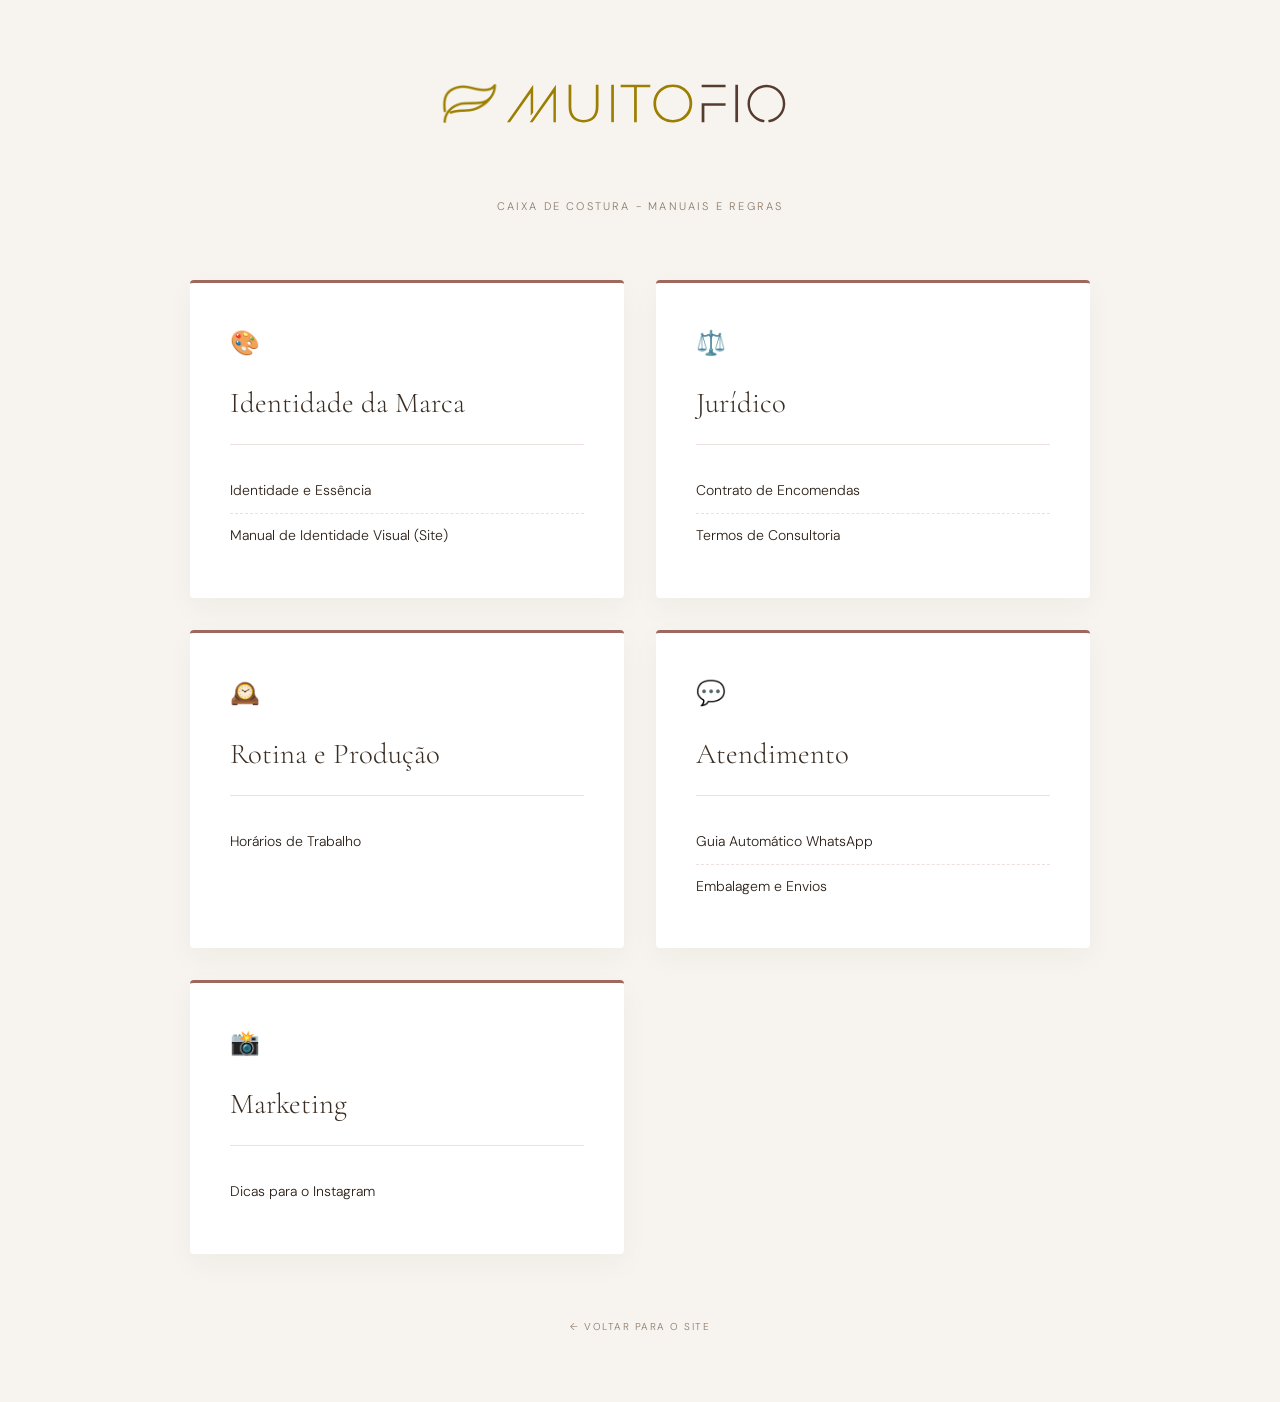
==== pages/caixa_de_costura.html @ f3b7e578 "feat(docs): create html interfaces for business guidelines" ====
<!DOCTYPE html>
<html lang="pt-BR">
<head>
  <meta charset="UTF-8">
  <meta name="viewport" content="width=device-width, initial-scale=1.0">
  <title>Caixa de Costura — Muito Fio</title>
  <link rel="preconnect" href="https://fonts.googleapis.com">
  <link href="https://fonts.googleapis.com/css2?family=Cormorant+Garamond:ital,wght@0,300;0,400;0,500;1,300;1,400&family=DM+Sans:wght@300;400;500&display=swap" rel="stylesheet">
  <link rel="stylesheet" href="../assets/css/style.css">
  <style>
    body {
      background: var(--creme);
      padding: 4rem 2rem;
    }
    .dashboard-header {
      text-align: center;
      margin-bottom: 4rem;
    }
    .dash-logo {
      font-family: var(--serif);
      font-size: 2.5rem;
      font-weight: 300;
      color: var(--tabaco);
      text-decoration: none;
    }
    .dash-logo span { color: var(--palha); }
    .dash-title {
      font-size: 11px;
      letter-spacing: 0.2em;
      text-transform: uppercase;
      color: var(--muted);
      margin-top: 1rem;
    }
    
    .grid-container {
      max-width: 900px;
      margin: 0 auto;
      display: grid;
      grid-template-columns: repeat(auto-fit, minmax(280px, 1fr));
      gap: 2rem;
    }
    
    .category-card {
      background: #fff;
      padding: 2.5rem;
      border-radius: 4px;
      border-top: 3px solid var(--argila);
      box-shadow: 0 10px 30px rgba(58, 46, 36, 0.04);
      transition: transform 0.3s;
    }
    .category-card:hover { transform: translateY(-4px); }
    
    .cat-icon {
      font-size: 1.5rem;
      margin-bottom: 1rem;
    }
    .cat-title {
      font-family: var(--serif);
      font-size: 1.8rem;
      font-weight: 300;
      color: var(--tabaco);
      margin-bottom: 1.5rem;
      border-bottom: 0.5px solid rgba(158, 104, 95, 0.2);
      padding-bottom: 1rem;
    }
    
    .doc-link {
      display: block;
      font-family: var(--sans);
      font-size: 14px;
      color: var(--text);
      text-decoration: none;
      padding: 10px 0;
      border-bottom: 0.5px dashed rgba(158, 104, 95, 0.2);
      transition: color 0.2s, padding-left 0.2s;
    }
    .doc-link:last-child { border-bottom: none; }
    .doc-link:hover {
      color: var(--argila);
      padding-left: 5px;
    }
    
    .back-btn {
      display: inline-block;
      margin-top: 4rem;
      font-size: 10px;
      letter-spacing: 0.15em;
      text-transform: uppercase;
      color: var(--muted);
      text-decoration: none;
      transition: color 0.2s;
    }
    .back-btn:hover { color: var(--tabaco); }
  </style>
</head>
<body>

  <div class="dashboard-header">
    <a href="../index.html" class="dash-logo" style="display: inline-block; margin-bottom: 1rem;"><img src="../assets/brand/SVG Sample.svg" alt="Muito Fio" style="height: 80px; max-width: 90vw; width: auto;"></a>
    <div class="dash-title">Caixa de Costura - Manuais e Regras</div>
  </div>

  <div class="grid-container">
    
    <!-- Categoria 1 -->
    <div class="category-card">
      <div class="cat-icon">🎨</div>
      <h2 class="cat-title">Identidade da Marca</h2>
      <a href="marca/essencia_da_marca.html" class="doc-link">Identidade e Essência</a>
      <a href="marca/guia_de_estilo.html" class="doc-link">Manual de Identidade Visual (Site)</a>
    </div>

    <!-- Categoria 2 -->
    <div class="category-card">
      <div class="cat-icon">⚖️</div>
      <h2 class="cat-title">Jurídico</h2>
      <a href="juridico/contrato_encomenda.html" class="doc-link">Contrato de Encomendas</a>
      <a href="juridico/termos_consultoria.html" class="doc-link">Termos de Consultoria</a>
    </div>

    <!-- Categoria 3 -->
    <div class="category-card">
      <div class="cat-icon">🕰️</div>
      <h2 class="cat-title">Rotina e Produção</h2>
      <a href="rotina/horarios_de_trabalho.html" class="doc-link">Horários de Trabalho</a>
    </div>

    <!-- Categoria 4 -->
    <div class="category-card">
      <div class="cat-icon">💬</div>
      <h2 class="cat-title">Atendimento</h2>
      <a href="atendimento/guia_whatsapp.html" class="doc-link">Guia Automático WhatsApp</a>
      <a href="atendimento/embalagem_e_envio.html" class="doc-link">Embalagem e Envios</a>
    </div>

    <!-- Categoria 5 -->
    <div class="category-card">
      <div class="cat-icon">📸</div>
      <h2 class="cat-title">Marketing</h2>
      <a href="marketing/guia_instagram.html" class="doc-link">Dicas para o Instagram</a>
    </div>

  </div>

  <div style="text-align: center;">
    <a href="../index.html" class="back-btn">← Voltar para o Site</a>
  </div>

</body>
</html>
---- assets/css/style.css ----
*,
    *::before,
    *::after {
      box-sizing: border-box;
      margin: 0;
      padding: 0;
    }

    :root {
      --argila: #9e685f;
      --palha: #C4A820;
      --tabaco: #3A2E24;
      --linho: #EDE6DD;
      --creme: #F7F3EE;
      --muted: #8C7B6B;
      --text: #2C2018;
      --serif: 'Cormorant Garamond', serif;
      --sans: 'DM Sans', sans-serif;
    }

    html {
      scroll-behavior: smooth;
    }

    body {
      font-family: var(--sans);
      background: var(--creme);
      color: var(--text);
      font-weight: 300;
      line-height: 1.7;
    }

    .cursor {
      width: 10px;
      height: 10px;
      border-radius: 50%;
      background: var(--palha);
      position: fixed;
      top: 0;
      left: 0;
      pointer-events: none;
      z-index: 9999;
      transform: translate(-50%, -50%);
      transition: width .2s, height .2s, background .2s;
      mix-blend-mode: multiply;
    }

    .cursor.big {
      width: 36px;
      height: 36px;
      background: var(--argila);
      opacity: .5;
    }

    nav {
      position: fixed;
      top: 0;
      left: 0;
      right: 0;
      z-index: 100;
      display: flex;
      justify-content: space-between;
      align-items: center;
      padding: 1.4rem 3.5rem;
      background: rgba(247, 243, 238, .9);
      backdrop-filter: blur(12px);
      border-bottom: .5px solid rgba(158, 104, 95, .15);
    }

    .nav-logo {
      font-family: var(--serif);
      font-size: 1.5rem;
      font-weight: 300;
      letter-spacing: .04em;
      color: var(--tabaco);
      text-decoration: none;
    }

    .nav-logo span {
      color: var(--palha);
    }

    .nav-links {
      display: flex;
      gap: 2.5rem;
      list-style: none;
    }

    .nav-links a {
      font-size: 10px;
      letter-spacing: .18em;
      text-transform: uppercase;
      color: var(--muted);
      text-decoration: none;
      transition: color .2s;
    }

    .nav-links a:hover {
      color: var(--tabaco);
    }

    section {
      padding: 6rem 3.5rem;
    }

    .section-label {
      display: block;
      font-size: 10px;
      letter-spacing: .22em;
      text-transform: uppercase;
      color: var(--muted);
      font-weight: 500;
      margin-bottom: .5rem;
    }

    .section-title {
      font-family: var(--serif);
      font-size: 2.8rem;
      font-weight: 300;
      color: var(--tabaco);
      line-height: 1.1;
      margin-bottom: 3rem;
    }

    .section-title em {
      font-style: italic;
      color: var(--argila);
    }

    /* HERO */
    .hero {
      min-height: 100vh;
      background: var(--argila);
      display: flex;
      flex-direction: column;
      align-items: center;
      justify-content: center;
      text-align: center;
      position: relative;
      overflow: hidden;
      padding: 0;
    }

    .hero-grain {
      position: absolute;
      inset: 0;
      background-image: url("data:image/svg+xml,%3Csvg viewBox='0 0 200 200' xmlns='http://www.w3.org/2000/svg'%3E%3Cfilter id='n'%3E%3CfeTurbulence type='fractalNoise' baseFrequency='0.9' numOctaves='4' stitchTiles='stitch'/%3E%3C/filter%3E%3Crect width='100%25' height='100%25' filter='url(%23n)' opacity='0.07'/%3E%3C/svg%3E");
      background-size: 200px;
      pointer-events: none;
    }

    .hero-scroll-hint {
      position: absolute;
      bottom: 2.5rem;
      left: 50%;
      transform: translateX(-50%);
      display: flex;
      flex-direction: column;
      align-items: center;
      gap: 8px;
      font-size: 9px;
      letter-spacing: .2em;
      text-transform: uppercase;
      color: rgba(247, 243, 238, .5);
      animation: bounce 2.5s ease infinite;
    }

    .hero-scroll-hint::after {
      content: '';
      display: block;
      width: 1px;
      height: 40px;
      background: rgba(247, 243, 238, .3);
    }

    @keyframes bounce {

      0%,
      100% {
        transform: translateX(-50%) translateY(0)
      }

      50% {
        transform: translateX(-50%) translateY(6px)
      }
    }

    .hero-logo-wrap {
      display: flex;
      align-items: center;
      gap: 1.25rem;
      opacity: 0;
      animation: fadeUp 1.2s ease forwards .2s;
    }

    .hero-logotype {
      font-family: var(--serif);
      font-size: clamp(3rem, 8vw, 6rem);
      font-weight: 300;
      letter-spacing: .05em;
      line-height: 1;
    }

    .hero-logotype .m {
      color: var(--palha);
    }

    .hero-logotype .f {
      color: #4A3828;
    }

    .hero-tagline {
      font-size: 11px;
      letter-spacing: .28em;
      text-transform: uppercase;
      color: rgba(247, 243, 238, .6);
      margin-top: 1rem;
      opacity: 0;
      animation: fadeUp 1.2s ease forwards .5s;
    }

    .hero-slogan {
      font-family: var(--serif);
      font-size: clamp(1.1rem, 2.5vw, 1.6rem);
      font-weight: 300;
      font-style: italic;
      color: rgba(247, 243, 238, .85);
      margin-top: 2rem;
      opacity: 0;
      animation: fadeUp 1.2s ease forwards .8s;
    }

    @keyframes fadeUp {
      from {
        opacity: 0;
        transform: translateY(20px)
      }

      to {
        opacity: 1;
        transform: translateY(0)
      }
    }

    /* PALETA */
    .palette-section {
      background: var(--tabaco);
    }

    .palette-section .section-label {
      color: rgba(247, 243, 238, .4);
    }

    .palette-section .section-title {
      color: var(--creme);
    }

    .palette-grid {
      display: grid;
      grid-template-columns: repeat(5, 1fr);
      gap: 1px;
      background: rgba(255, 255, 255, .08);
      border: 1px solid rgba(255, 255, 255, .08);
      border-radius: 2px;
      overflow: hidden;
    }

    .swatch {
      aspect-ratio: 3/4;
      display: flex;
      flex-direction: column;
      justify-content: flex-end;
      padding: 1.5rem 1.25rem;
      transition: flex-grow .4s ease;
      cursor: default;
    }

    .swatch:hover {
      flex-grow: 2;
    }

    .swatch-name {
      font-size: 11px;
      letter-spacing: .12em;
      text-transform: uppercase;
      font-weight: 500;
      line-height: 1;
      margin-bottom: 4px;
    }

    .swatch-role {
      font-size: 10px;
      opacity: .6;
      margin-bottom: 8px;
      line-height: 1.3;
    }

    .swatch-hex {
      font-family: 'Courier New', monospace;
      font-size: 11px;
      opacity: .5;
      letter-spacing: .06em;
    }

    /* TIPOGRAFIA */
    .type-grid {
      display: grid;
      grid-template-columns: 1fr 1fr;
      gap: 4rem;
    }

    .type-block {
      border-top: .5px solid var(--argila);
      padding-top: 2rem;
    }

    .type-meta {
      font-size: 9px;
      letter-spacing: .16em;
      text-transform: uppercase;
      color: var(--muted);
      font-weight: 500;
      margin-bottom: 1.5rem;
    }

    .type-display {
      font-family: var(--serif);
      font-size: clamp(2rem, 4vw, 3.5rem);
      font-weight: 300;
      color: var(--tabaco);
      line-height: 1.05;
    }

    .type-display em {
      color: var(--argila);
    }

    .type-body-sample {
      font-family: var(--sans);
      font-size: 15px;
      font-weight: 300;
      line-height: 1.8;
      color: #5C4D3C;
      margin-top: 1rem;
    }

    .type-sizes {
      margin-top: 2rem;
      display: flex;
      flex-direction: column;
      gap: 1rem;
    }

    .type-size-row {
      display: flex;
      align-items: baseline;
      gap: 1.5rem;
      padding-bottom: 1rem;
      border-bottom: .5px solid rgba(158, 104, 95, .15);
    }

    .type-size-row:last-child {
      border-bottom: none;
    }

    .type-size-label {
      font-size: 9px;
      letter-spacing: .14em;
      text-transform: uppercase;
      color: var(--muted);
      width: 80px;
      flex-shrink: 0;
    }

    /* SLOGANS */
    .slogans-section {
      background: var(--linho);
    }

    .slogans-grid {
      display: grid;
      grid-template-columns: 1fr 1fr;
      gap: 1.5rem;
    }

    .slogan-card {
      background: var(--creme);
      border-radius: 2px;
      padding: 2.5rem;
      border-left: 3px solid var(--palha);
      transition: transform .3s ease, box-shadow .3s ease;
    }

    .slogan-card:hover {
      transform: translateY(-4px);
      box-shadow: 0 20px 40px rgba(58, 46, 36, .08);
    }

    .slogan-badge {
      display: inline-block;
      font-size: 8px;
      letter-spacing: .18em;
      text-transform: uppercase;
      color: var(--muted);
      background: var(--linho);
      padding: 3px 10px;
      border-radius: 20px;
      margin-bottom: 1rem;
      font-weight: 500;
    }

    .slogan-text {
      font-family: var(--serif);
      font-size: 1.6rem;
      font-weight: 300;
      font-style: italic;
      color: var(--tabaco);
      line-height: 1.25;
    }

    .slogan-desc {
      font-size: 12px;
      color: var(--muted);
      margin-top: .75rem;
      line-height: 1.5;
    }

    /* APLICAÇÕES */
    .apps-section {
      background: var(--tabaco);
    }

    .apps-section .section-label {
      color: rgba(247, 243, 238, .4);
    }

    .apps-section .section-title {
      color: var(--creme);
    }

    .apps-grid {
      display: grid;
      grid-template-columns: 1fr 1fr;
      gap: 2.5rem;
    }

    .app-label {
      font-size: 10px;
      letter-spacing: .16em;
      text-transform: uppercase;
      color: rgba(247, 243, 238, .4);
      margin-bottom: 1.25rem;
      display: block;
    }

    .biz-card {
      aspect-ratio: 1.75;
      background: var(--argila);
      border-radius: 4px;
      padding: 2rem;
      display: flex;
      flex-direction: column;
      justify-content: space-between;
      position: relative;
      overflow: hidden;
    }

    .biz-card::before {
      content: '';
      position: absolute;
      top: -40px;
      right: -40px;
      width: 120px;
      height: 120px;
      border-radius: 50%;
      border: 40px solid rgba(196, 168, 32, .15);
    }

    .biz-logo-small {
      font-family: var(--serif);
      font-size: 1.3rem;
      font-weight: 300;
      color: var(--creme);
      letter-spacing: .04em;
    }

    .biz-logo-small span {
      color: var(--palha);
    }

    .biz-info {
      font-size: 10px;
      color: rgba(247, 243, 238, .65);
      line-height: 1.8;
      letter-spacing: .06em;
    }

    .biz-name {
      font-size: 12px;
      color: var(--creme);
      font-weight: 400;
      letter-spacing: .1em;
      text-transform: uppercase;
      margin-bottom: 4px;
    }

    .insta-post {
      aspect-ratio: 1;
      background: var(--argila);
      border-radius: 4px;
      display: flex;
      flex-direction: column;
      align-items: center;
      justify-content: center;
      text-align: center;
      padding: 2.5rem;
      gap: .75rem;
      position: relative;
      overflow: hidden;
    }

    .insta-post::before {
      content: '';
      position: absolute;
      inset: 14px;
      border: .5px solid rgba(247, 243, 238, .25);
      border-radius: 2px;
      pointer-events: none;
    }

    .insta-eyebrow {
      font-size: 8px;
      letter-spacing: .2em;
      text-transform: uppercase;
      color: rgba(247, 243, 238, .55);
    }

    .insta-quote {
      font-family: var(--serif);
      font-size: 1.4rem;
      font-weight: 300;
      font-style: italic;
      color: var(--creme);
      line-height: 1.35;
    }

    .insta-handle {
      font-size: 9px;
      letter-spacing: .16em;
      text-transform: uppercase;
      color: var(--palha);
      margin-top: 4px;
    }

    .product-tag {
      background: var(--creme);
      border-radius: 4px;
      width: 140px;
      padding: 1.5rem 1.25rem;
      display: flex;
      flex-direction: column;
      align-items: center;
      gap: 8px;
      position: relative;
      box-shadow: 0 8px 24px rgba(0, 0, 0, .15);
      margin-top: 2rem;
    }

    .product-tag::before {
      content: '';
      position: absolute;
      top: -18px;
      left: 50%;
      transform: translateX(-50%);
      width: 1px;
      height: 18px;
      background: var(--muted);
    }

    .product-tag::after {
      content: '';
      position: absolute;
      top: -22px;
      left: 50%;
      transform: translateX(-50%);
      width: 7px;
      height: 7px;
      border-radius: 50%;
      border: 1px solid var(--muted);
    }

    .tag-logo {
      font-family: var(--serif);
      font-size: .9rem;
      font-weight: 300;
      color: var(--tabaco);
      letter-spacing: .06em;
    }

    .tag-logo span {
      color: var(--palha);
    }

    .tag-divider {
      width: 30px;
      height: .5px;
      background: rgba(58, 46, 36, .2);
    }

    .tag-item {
      font-size: 9px;
      letter-spacing: .14em;
      text-transform: uppercase;
      color: var(--muted);
      text-align: center;
    }

    .tag-price {
      font-family: var(--serif);
      font-size: 1.2rem;
      font-weight: 300;
      color: var(--tabaco);
    }

    .kraft-bag {
      background: #C8A882;
      border-radius: 4px;
      padding: 2rem;
      display: flex;
      flex-direction: column;
      align-items: center;
      justify-content: center;
      gap: 1rem;
      aspect-ratio: .7;
      width: 160px;
    }

    .kraft-logo {
      font-family: var(--serif);
      font-size: 1.4rem;
      font-weight: 300;
      color: var(--tabaco);
      letter-spacing: .06em;
    }

    .kraft-logo span {
      color: #7B5A1A;
    }

    .kraft-divider {
      width: 40px;
      height: .5px;
      background: rgba(58, 46, 36, .3);
    }

    .kraft-slogan {
      font-size: 8px;
      letter-spacing: .18em;
      text-transform: uppercase;
      color: rgba(58, 46, 36, .5);
      text-align: center;
    }

    /* SITE PREVIEW */
    .site-mockup {
      border: .5px solid rgba(58, 46, 36, .12);
      border-radius: 8px;
      overflow: hidden;
      box-shadow: 0 40px 80px rgba(58, 46, 36, .12);
    }

    .site-chrome {
      background: #f0ebe4;
      padding: 10px 16px;
      display: flex;
      align-items: center;
      gap: 8px;
      border-bottom: .5px solid rgba(58, 46, 36, .1);
    }

    .dot {
      width: 10px;
      height: 10px;
      border-radius: 50%;
    }

    .dot-r {
      background: #ff5f57
    }

    .dot-y {
      background: #febc2e
    }

    .dot-g {
      background: #28c840
    }

    .url-bar {
      flex: 1;
      background: white;
      border-radius: 20px;
      padding: 4px 12px;
      margin-left: 8px;
      font-size: 11px;
      color: var(--muted);
      letter-spacing: .04em;
      border: .5px solid rgba(58, 46, 36, .1);
    }

    .site-nav-inner {
      background: var(--creme);
      display: flex;
      justify-content: space-between;
      align-items: center;
      padding: 1.25rem 3rem;
      border-bottom: .5px solid rgba(158, 104, 95, .15);
    }

    .s-nav-logo {
      font-family: var(--serif);
      font-size: 1.4rem;
      font-weight: 300;
      color: var(--tabaco);
      letter-spacing: .04em;
    }

    .s-nav-logo span {
      color: var(--palha);
    }

    .s-nav-links {
      display: flex;
      gap: 2rem;
    }

    .s-nav-link {
      font-size: 10px;
      letter-spacing: .16em;
      text-transform: uppercase;
      color: var(--muted);
    }

    .site-hero-inner {
      background: var(--argila);
      padding: 5rem 3rem;
      display: flex;
      align-items: center;
      justify-content: space-between;
      gap: 3rem;
    }

    .site-hero-eyebrow {
      font-size: 9px;
      letter-spacing: .22em;
      text-transform: uppercase;
      color: rgba(247, 243, 238, .55);
      margin-bottom: 1rem;
    }

    .site-hero-h1 {
      font-family: var(--serif);
      font-size: 3.5rem;
      font-weight: 300;
      color: var(--creme);
      line-height: 1.1;
    }

    .site-hero-h1 strong {
      color: var(--palha);
      font-weight: 300;
    }

    .site-hero-p {
      font-size: 14px;
      font-weight: 300;
      color: rgba(247, 243, 238, .7);
      margin-top: 1.25rem;
      max-width: 340px;
      line-height: 1.7;
    }

    .site-hero-cta {
      display: inline-block;
      margin-top: 2rem;
      padding: 10px 28px;
      border: 1px solid rgba(247, 243, 238, .4);
      border-radius: 2px;
      color: var(--creme);
      font-size: 10px;
      letter-spacing: .2em;
      text-transform: uppercase;
      text-decoration: none;
    }

    .site-hero-img {
      width: 200px;
      height: 260px;
      flex-shrink: 0;
      background: rgba(247, 243, 238, .1);
      border-radius: 2px;
      display: flex;
      align-items: center;
      justify-content: center;
    }

    .site-produtos {
      background: var(--linho);
      padding: 4rem 3rem;
      display: grid;
      grid-template-columns: repeat(4, 1fr);
      gap: 1.5rem;
    }

    .s-prod-card {
      background: var(--creme);
      border-radius: 2px;
      padding: 1.5rem;
      border-top: 2px solid var(--palha);
      transition: transform .3s;
    }

    .s-prod-card:hover {
      transform: translateY(-4px);
    }

    .s-prod-icon {
      font-size: 1.5rem;
      margin-bottom: .75rem;
    }

    .s-prod-name {
      font-family: var(--serif);
      font-size: 1.1rem;
      font-weight: 400;
      color: var(--tabaco);
    }

    .s-prod-desc {
      font-size: 11px;
      color: var(--muted);
      margin-top: 4px;
      line-height: 1.5;
    }

    .site-footer-inner {
      background: var(--tabaco);
      padding: 2.5rem 3rem;
      display: flex;
      justify-content: space-between;
      align-items: center;
    }

    .s-footer-logo {
      font-family: var(--serif);
      font-size: 1.2rem;
      font-weight: 300;
      color: var(--palha);
      letter-spacing: .04em;
    }

    .s-footer-text {
      font-size: 10px;
      color: rgba(247, 243, 238, .35);
      letter-spacing: .1em;
      text-transform: uppercase;
    }

    .s-footer-links {
      display: flex;
      gap: 1.5rem;
    }

    .s-footer-link {
      font-size: 9px;
      letter-spacing: .14em;
      text-transform: uppercase;
      color: rgba(247, 243, 238, .4);
      text-decoration: none;
    }

    /* REGRAS */
    .rules-section {
      background: var(--linho);
    }

    .rules-grid {
      display: grid;
      grid-template-columns: repeat(3, 1fr);
      gap: 1.5rem;
    }

    .rule-card {
      background: var(--creme);
      border-radius: 2px;
      padding: 2rem;
      border-top: .5px solid var(--argila);
    }

    .rule-icon {
      font-size: 1.5rem;
      margin-bottom: 1rem;
    }

    .rule-title {
      font-family: var(--serif);
      font-size: 1.1rem;
      color: var(--tabaco);
      margin-bottom: .5rem;
    }

    .rule-body {
      font-size: 13px;
      color: var(--muted);
      line-height: 1.65;
    }

    .do-dont {
      display: grid;
      grid-template-columns: 1fr 1fr;
      gap: 1.5rem;
      margin-top: 3rem;
    }

    .do-card {
      padding: 1.75rem;
      border-radius: 2px;
      border-left: 3px solid;
    }

    .do-card.do {
      background: #f0f5eb;
      border-color: #639922;
    }

    .do-card.dont {
      background: #fdf0ee;
      border-color: #9e685f;
    }

    .do-badge {
      font-size: 9px;
      letter-spacing: .18em;
      text-transform: uppercase;
      font-weight: 500;
      margin-bottom: .75rem;
    }

    .do-card.do .do-badge {
      color: #3B6D11;
    }

    .do-card.dont .do-badge {
      color: #7B3828;
    }

    .do-list {
      list-style: none;
      font-size: 13px;
      color: var(--text);
      line-height: 2.2;
    }

    .do-card.do .do-list li::before {
      content: '✓ ';
      color: #639922;
    }

    .do-card.dont .do-list li::before {
      content: '✕ ';
      color: #9e685f;
    }

    footer {
      background: var(--tabaco);
      padding: 4rem 3.5rem;
      display: flex;
      justify-content: space-between;
      align-items: center;
    }

    .footer-logo {
      font-family: var(--serif);
      font-size: 2rem;
      font-weight: 300;
      color: var(--palha);
      letter-spacing: .04em;
    }

    .footer-text {
      font-size: 10px;
      color: rgba(247, 243, 238, .35);
      letter-spacing: .14em;
      text-transform: uppercase;
      line-height: 2;
      text-align: right;
    }

    @media(max-width:900px) {
      nav {
        padding: 1.2rem 1.5rem
      }

      .nav-links {
        display: none
      }

      section {
        padding: 4rem 1.5rem
      }

      .type-grid,
      .slogans-grid,
      .apps-grid,
      .do-dont,
      .rules-grid {
        grid-template-columns: 1fr
      }

      .site-hero-inner {
        flex-direction: column
      }

      .site-hero-img {
        display: none
      }

      .site-produtos {
        grid-template-columns: 1fr 1fr
      }

      footer {
        flex-direction: column;
        gap: 1rem;
        text-align: center
      }

      .footer-text {
        text-align: center
      }
    }

@media print { body, .doc-page { background: #fff !important; box-shadow: none !important; margin: 0 !important; padding: 0 !important; } nav, .hero, .cursor, .no-print, .secret-btn { display: none !important; } .doc-header { margin-bottom: 2rem !important; padding-bottom: 1rem !important; border-bottom: 1px solid #000 !important; } }
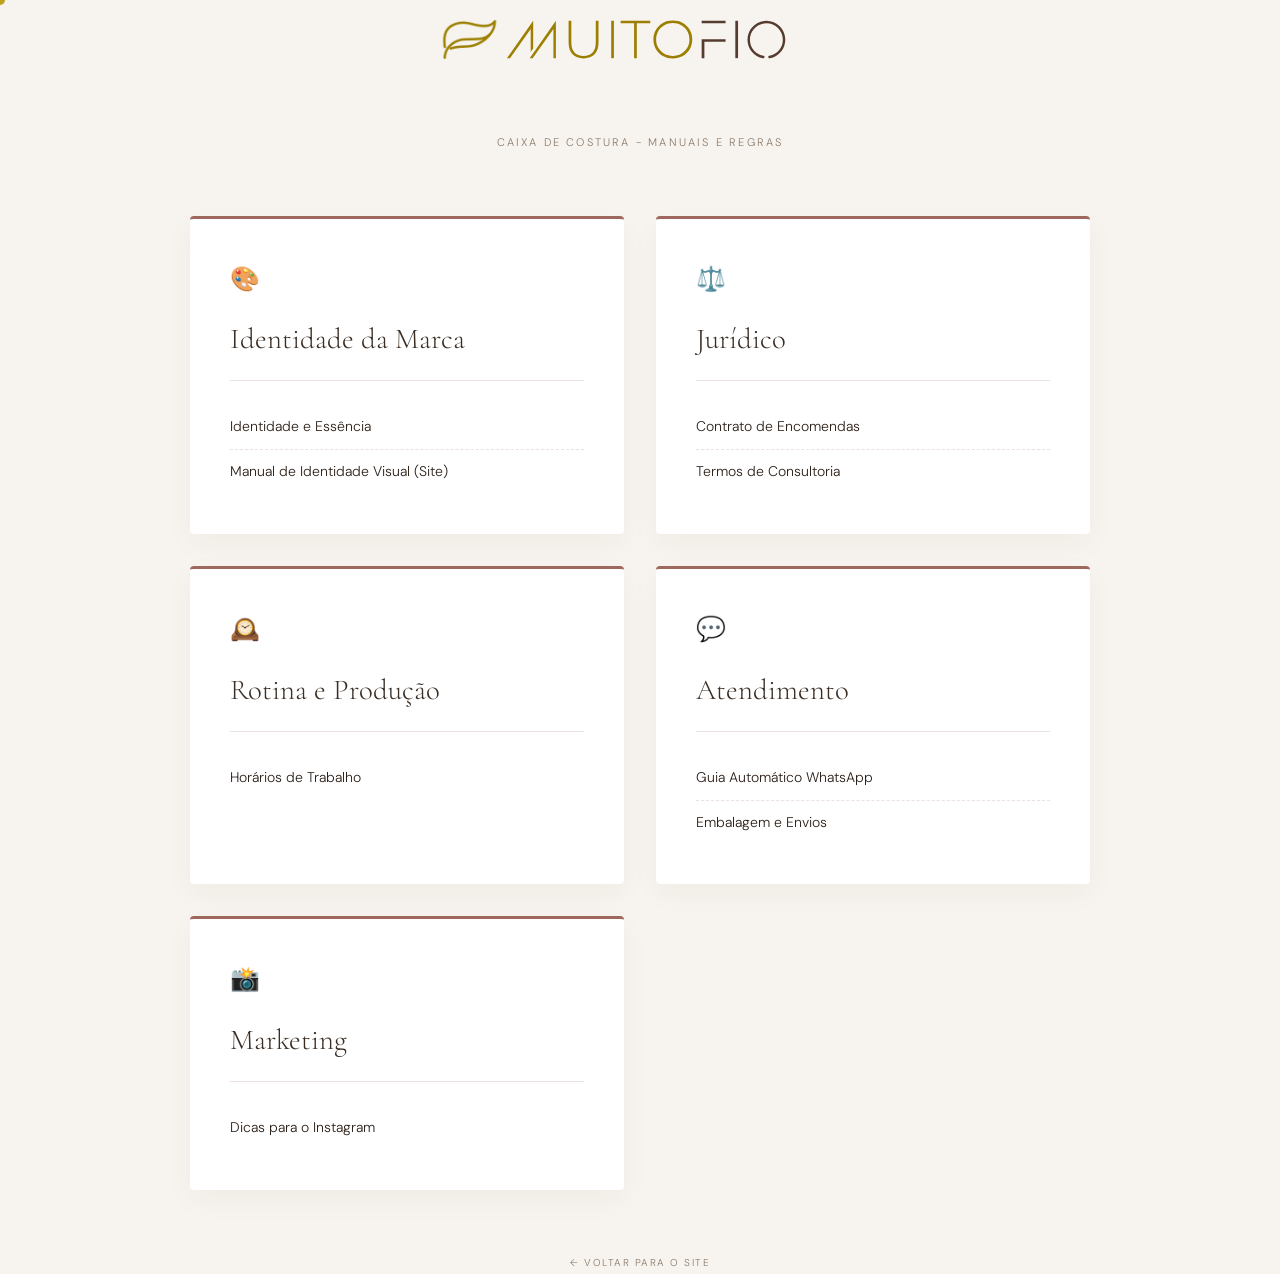
==== commit 87686749: "feat(ui): implement custom interactive cursor and extract inline styles" ====
--- a/pages/caixa_de_costura.html
+++ b/pages/caixa_de_costura.html
@@ -7,93 +7,10 @@
   <link rel="preconnect" href="https://fonts.googleapis.com">
   <link href="https://fonts.googleapis.com/css2?family=Cormorant+Garamond:ital,wght@0,300;0,400;0,500;1,300;1,400&family=DM+Sans:wght@300;400;500&display=swap" rel="stylesheet">
   <link rel="stylesheet" href="../assets/css/style.css">
-  <style>
-    body {
-      background: var(--creme);
-      padding: 4rem 2rem;
-    }
-    .dashboard-header {
-      text-align: center;
-      margin-bottom: 4rem;
-    }
-    .dash-logo {
-      font-family: var(--serif);
-      font-size: 2.5rem;
-      font-weight: 300;
-      color: var(--tabaco);
-      text-decoration: none;
-    }
-    .dash-logo span { color: var(--palha); }
-    .dash-title {
-      font-size: 11px;
-      letter-spacing: 0.2em;
-      text-transform: uppercase;
-      color: var(--muted);
-      margin-top: 1rem;
-    }
-    
-    .grid-container {
-      max-width: 900px;
-      margin: 0 auto;
-      display: grid;
-      grid-template-columns: repeat(auto-fit, minmax(280px, 1fr));
-      gap: 2rem;
-    }
-    
-    .category-card {
-      background: #fff;
-      padding: 2.5rem;
-      border-radius: 4px;
-      border-top: 3px solid var(--argila);
-      box-shadow: 0 10px 30px rgba(58, 46, 36, 0.04);
-      transition: transform 0.3s;
-    }
-    .category-card:hover { transform: translateY(-4px); }
-    
-    .cat-icon {
-      font-size: 1.5rem;
-      margin-bottom: 1rem;
-    }
-    .cat-title {
-      font-family: var(--serif);
-      font-size: 1.8rem;
-      font-weight: 300;
-      color: var(--tabaco);
-      margin-bottom: 1.5rem;
-      border-bottom: 0.5px solid rgba(158, 104, 95, 0.2);
-      padding-bottom: 1rem;
-    }
-    
-    .doc-link {
-      display: block;
-      font-family: var(--sans);
-      font-size: 14px;
-      color: var(--text);
-      text-decoration: none;
-      padding: 10px 0;
-      border-bottom: 0.5px dashed rgba(158, 104, 95, 0.2);
-      transition: color 0.2s, padding-left 0.2s;
-    }
-    .doc-link:last-child { border-bottom: none; }
-    .doc-link:hover {
-      color: var(--argila);
-      padding-left: 5px;
-    }
-    
-    .back-btn {
-      display: inline-block;
-      margin-top: 4rem;
-      font-size: 10px;
-      letter-spacing: 0.15em;
-      text-transform: uppercase;
-      color: var(--muted);
-      text-decoration: none;
-      transition: color 0.2s;
-    }
-    .back-btn:hover { color: var(--tabaco); }
-  </style>
-</head>
+  </head>
 <body>
+  <div class="cursor" id="cursor"></div>
+
 
   <div class="dashboard-header">
     <a href="../index.html" class="dash-logo" style="display: inline-block; margin-bottom: 1rem;"><img src="../assets/brand/SVG Sample.svg" alt="Muito Fio" style="height: 80px; max-width: 90vw; width: auto;"></a>
@@ -146,6 +63,17 @@
     <a href="../index.html" class="back-btn">← Voltar para o Site</a>
   </div>
 
+  <script>
+    const cursor = document.getElementById('cursor');
+    document.addEventListener('mousemove', e => {
+      cursor.style.left = e.clientX + 'px';
+      cursor.style.top = e.clientY + 'px';
+    });
+    document.querySelectorAll('a,button,.slogan-card,.s-prod-card,.swatch,.rule-card').forEach(el => {
+      el.addEventListener('mouseenter', () => cursor.classList.add('big'));
+      el.addEventListener('mouseleave', () => cursor.classList.remove('big'));
+    });
+  </script>
 </body>
 </html>
 
--- a/assets/css/style.css
+++ b/assets/css/style.css
@@ -4,6 +4,7 @@
       box-sizing: border-box;
       margin: 0;
       padding: 0;
+      cursor: none !important;
     }
 
     :root {
@@ -61,7 +62,7 @@
       display: flex;
       justify-content: space-between;
       align-items: center;
-      padding: 1.4rem 3.5rem;
+      padding: 1.2rem 1.5rem;
       background: rgba(247, 243, 238, .9);
       backdrop-filter: blur(12px);
       border-bottom: .5px solid rgba(158, 104, 95, .15);
@@ -81,7 +82,7 @@
     }
 
     .nav-links {
-      display: flex;
+      display: none;
       gap: 2.5rem;
       list-style: none;
     }
@@ -100,7 +101,7 @@
     }
 
     section {
-      padding: 6rem 3.5rem;
+      padding: 4rem 1.5rem;
     }
 
     .section-label {
@@ -305,7 +306,7 @@
     /* TIPOGRAFIA */
     .type-grid {
       display: grid;
-      grid-template-columns: 1fr 1fr;
+      grid-template-columns: 1fr;
       gap: 4rem;
     }
 
@@ -379,7 +380,7 @@
 
     .slogans-grid {
       display: grid;
-      grid-template-columns: 1fr 1fr;
+      grid-template-columns: 1fr;
       gap: 1.5rem;
     }
 
@@ -440,7 +441,7 @@
 
     .apps-grid {
       display: grid;
-      grid-template-columns: 1fr 1fr;
+      grid-template-columns: 1fr;
       gap: 2.5rem;
     }
 
@@ -749,6 +750,7 @@
       justify-content: space-between;
       gap: 3rem;
     }
+    .site-hero-inner { flex-direction: column; }
 
     .site-hero-eyebrow {
       font-size: 9px;
@@ -803,6 +805,7 @@
       align-items: center;
       justify-content: center;
     }
+    .site-hero-img { display: none; }
 
     .site-produtos {
       background: var(--linho);
@@ -917,7 +920,7 @@
 
     .do-dont {
       display: grid;
-      grid-template-columns: 1fr 1fr;
+      grid-template-columns: 1fr;
       gap: 1.5rem;
       margin-top: 3rem;
     }
@@ -973,9 +976,9 @@
 
     footer {
       background: var(--tabaco);
-      padding: 4rem 3.5rem;
-      display: flex;
-      justify-content: space-between;
+      padding: 4rem 1.5rem;
+      display: flex;
+      flex-direction: column; gap: 1rem; text-align: center;
       align-items: center;
     }
 
@@ -993,51 +996,262 @@
       letter-spacing: .14em;
       text-transform: uppercase;
       line-height: 2;
-      text-align: right;
-    }
-
-    @media(max-width:900px) {
-      nav {
-        padding: 1.2rem 1.5rem
-      }
-
-      .nav-links {
-        display: none
-      }
-
-      section {
-        padding: 4rem 1.5rem
-      }
-
-      .type-grid,
-      .slogans-grid,
-      .apps-grid,
-      .do-dont,
-      .rules-grid {
-        grid-template-columns: 1fr
-      }
-
-      .site-hero-inner {
-        flex-direction: column
-      }
-
-      .site-hero-img {
-        display: none
-      }
-
-      .site-produtos {
-        grid-template-columns: 1fr 1fr
-      }
-
-      footer {
-        flex-direction: column;
-        gap: 1rem;
-        text-align: center
-      }
-
-      .footer-text {
-        text-align: center
-      }
-    }
+      text-align: center;
+    }
+
+    
+@media (min-width: 901px) {
+  nav { padding: 1.4rem 3.5rem; }
+  .nav-links { display: flex; }
+  section { padding: 6rem 3.5rem; }
+  .type-grid, .slogans-grid, .apps-grid, .do-dont { grid-template-columns: 1fr 1fr; }
+  .rules-grid { grid-template-columns: repeat(3, 1fr); }
+  .site-produtos { grid-template-columns: repeat(4, 1fr); }
+  .site-hero-inner { flex-direction: row; }
+  .site-hero-img { display: block; }
+  footer { flex-direction: row; justify-content: space-between; text-align: left; padding: 4rem 3.5rem; }
+  .footer-text { text-align: right; }
+}
 
 @media print { body, .doc-page { background: #fff !important; box-shadow: none !important; margin: 0 !important; padding: 0 !important; } nav, .hero, .cursor, .no-print, .secret-btn { display: none !important; } .doc-header { margin-bottom: 2rem !important; padding-bottom: 1rem !important; border-bottom: 1px solid #000 !important; } }
+
+
+/* ==========================================================================
+   CONSOLIDATED STYLES (from inline HTML blocks)
+   ========================================================================== */
+
+/* index.html - Modal & Secret Button */
+.secret-btn {
+  position: absolute;
+  top: 20px;
+  right: 20px;
+  font-size: 10px;
+  letter-spacing: 0.2em;
+  text-transform: uppercase;
+  color: var(--tabaco);
+  opacity: 0.7;
+  cursor: pointer;
+  background: none;
+  border: none;
+  padding: 10px;
+  font-family: var(--sans);
+  transition: opacity 0.3s;
+  z-index: 1000;
+}
+.secret-btn:hover { opacity: 0.5; }
+
+.modal-overlay {
+  position: fixed;
+  inset: 0;
+  background: rgba(247, 243, 238, 0.95);
+  backdrop-filter: blur(5px);
+  display: flex;
+  align-items: center;
+  justify-content: center;
+  opacity: 0;
+  pointer-events: none;
+  transition: opacity 0.4s ease;
+  z-index: 2000;
+}
+.modal-overlay.active {
+  opacity: 1;
+  pointer-events: all;
+}
+.modal-box {
+  background: #fff;
+  padding: 2rem 1.5rem;
+  border-radius: 4px;
+  box-shadow: 0 20px 40px rgba(58, 46, 36, 0.08);
+  text-align: center;
+  max-width: 400px;
+  width: 90%;
+  border-top: 3px solid var(--argila);
+  transform: translateY(20px);
+  transition: transform 0.4s ease;
+}
+@media(min-width: 600px) {
+  .modal-box { padding: 4rem; }
+}
+.modal-overlay.active .modal-box { transform: translateY(0); }
+.modal-title {
+  font-family: var(--serif);
+  font-size: 2rem;
+  color: var(--tabaco);
+  font-weight: 300;
+  margin-bottom: 1rem;
+}
+.modal-input {
+  width: 100%;
+  padding: 12px;
+  border: 1px solid rgba(158, 104, 95, 0.3);
+  border-radius: 2px;
+  font-family: var(--sans);
+  font-size: 14px;
+  margin-bottom: 1.5rem;
+  text-align: center;
+  outline: none;
+  letter-spacing: 0.1em;
+  color: var(--text);
+}
+.modal-input:focus { border-color: var(--argila); }
+.modal-btn {
+  background: var(--argila);
+  color: var(--creme);
+  border: none;
+  padding: 12px 24px;
+  width: 100%;
+  font-family: var(--sans);
+  font-size: 11px;
+  letter-spacing: 0.15em;
+  text-transform: uppercase;
+  cursor: pointer;
+  transition: background 0.3s;
+}
+.modal-btn:hover { background: var(--tabaco); }
+.error-msg {
+  color: #9e685f;
+  font-size: 12px;
+  margin-top: 1rem;
+  display: none;
+}
+
+/* caixa_de_costura.html - Dashboard */
+.dashboard-header {
+  text-align: center;
+  margin-bottom: 2rem;
+}
+@media(min-width: 600px) { .dashboard-header { margin-bottom: 4rem; } }
+.dash-logo {
+  font-family: var(--serif);
+  font-size: 2.5rem;
+  font-weight: 300;
+  color: var(--tabaco);
+  text-decoration: none;
+}
+.dash-logo span { color: var(--palha); }
+.dash-title {
+  font-size: 11px;
+  letter-spacing: 0.2em;
+  text-transform: uppercase;
+  color: var(--muted);
+  margin-top: 1rem;
+}
+.grid-container {
+  max-width: 900px;
+  margin: 0 auto;
+  display: grid;
+  grid-template-columns: 1fr;
+  gap: 1.5rem;
+}
+@media(min-width: 600px) {
+  .grid-container { grid-template-columns: repeat(auto-fit, minmax(280px, 1fr)); gap: 2rem; }
+}
+.category-card {
+  background: #fff;
+  padding: 1.5rem;
+  border-radius: 4px;
+  border-top: 3px solid var(--argila);
+  box-shadow: 0 10px 30px rgba(58, 46, 36, 0.04);
+  transition: transform 0.3s;
+}
+@media(min-width: 600px) { .category-card { padding: 2.5rem; } }
+.category-card:hover { transform: translateY(-4px); }
+.cat-icon { font-size: 1.5rem; margin-bottom: 1rem; }
+.cat-title {
+  font-family: var(--serif);
+  font-size: 1.8rem;
+  font-weight: 300;
+  color: var(--tabaco);
+  margin-bottom: 1.5rem;
+  border-bottom: 0.5px solid rgba(158, 104, 95, 0.2);
+  padding-bottom: 1rem;
+}
+.doc-link {
+  display: block;
+  font-family: var(--sans);
+  font-size: 14px;
+  color: var(--text);
+  text-decoration: none;
+  padding: 10px 0;
+  border-bottom: 0.5px dashed rgba(158, 104, 95, 0.2);
+  transition: color 0.2s, padding-left 0.2s;
+}
+.doc-link:last-child { border-bottom: none; }
+.doc-link:hover { color: var(--argila); padding-left: 5px; }
+.back-btn {
+  display: inline-block;
+  margin-top: 2rem;
+  font-size: 10px;
+  letter-spacing: 0.15em;
+  text-transform: uppercase;
+  color: var(--muted);
+  text-decoration: none;
+  transition: color 0.2s;
+}
+@media(min-width: 600px) { .back-btn { margin-top: 4rem; } }
+.back-btn:hover { color: var(--tabaco); }
+
+/* Document Pages (e.g. contrato_encomenda.html) */
+.doc-page {
+  max-width: 800px;
+  margin: 1.5rem 1rem;
+  background: #fff;
+  padding: 2rem 1.5rem;
+  border-radius: 4px;
+  box-shadow: 0 10px 40px rgba(58, 46, 36, 0.05);
+}
+@media(min-width: 768px) {
+  .doc-page { margin: 4rem auto; padding: 4rem; }
+}
+.doc-header {
+  text-align: center;
+  border-bottom: 0.5px solid rgba(158, 104, 95, 0.2);
+  padding-bottom: 1.5rem;
+  margin-bottom: 2rem;
+}
+@media(min-width: 768px) {
+  .doc-header { padding-bottom: 2rem; margin-bottom: 3rem; }
+}
+.doc-logo {
+  font-family: var(--serif);
+  font-size: 2.5rem;
+  font-weight: 300;
+  letter-spacing: 0.04em;
+  color: var(--tabaco);
+  text-decoration: none;
+  display: inline-block;
+}
+.doc-logo span { color: var(--palha); }
+.doc-content {
+  font-family: var(--sans);
+  color: var(--text);
+  font-weight: 300;
+  line-height: 1.8;
+}
+.doc-content h1 {
+  font-family: var(--serif);
+  color: var(--tabaco);
+  font-size: 1.8rem;
+  font-weight: 300;
+  margin-bottom: 1.5rem;
+}
+@media(min-width: 768px) { .doc-content h1 { font-size: 2.2rem; } }
+.doc-content h2 {
+  font-family: var(--serif);
+  color: var(--argila);
+  font-size: 1.4rem;
+  font-weight: 400;
+  margin-top: 2rem;
+  margin-bottom: 1rem;
+}
+@media(min-width: 768px) { .doc-content h2 { font-size: 1.6rem; margin-top: 2.5rem; } }
+.doc-content p { margin-bottom: 1.2rem; }
+.doc-content ul { margin-left: 1.5rem; margin-bottom: 1.2rem; }
+.doc-content li { margin-bottom: 0.5rem; }
+.doc-content hr {
+  border: 0;
+  border-top: 0.5px solid rgba(158, 104, 95, 0.2);
+  margin: 1.5rem 0;
+}
+@media(min-width: 768px) { .doc-content hr { margin: 2rem 0; } }
+.doc-content strong { font-weight: 500; color: #4A3828; }
